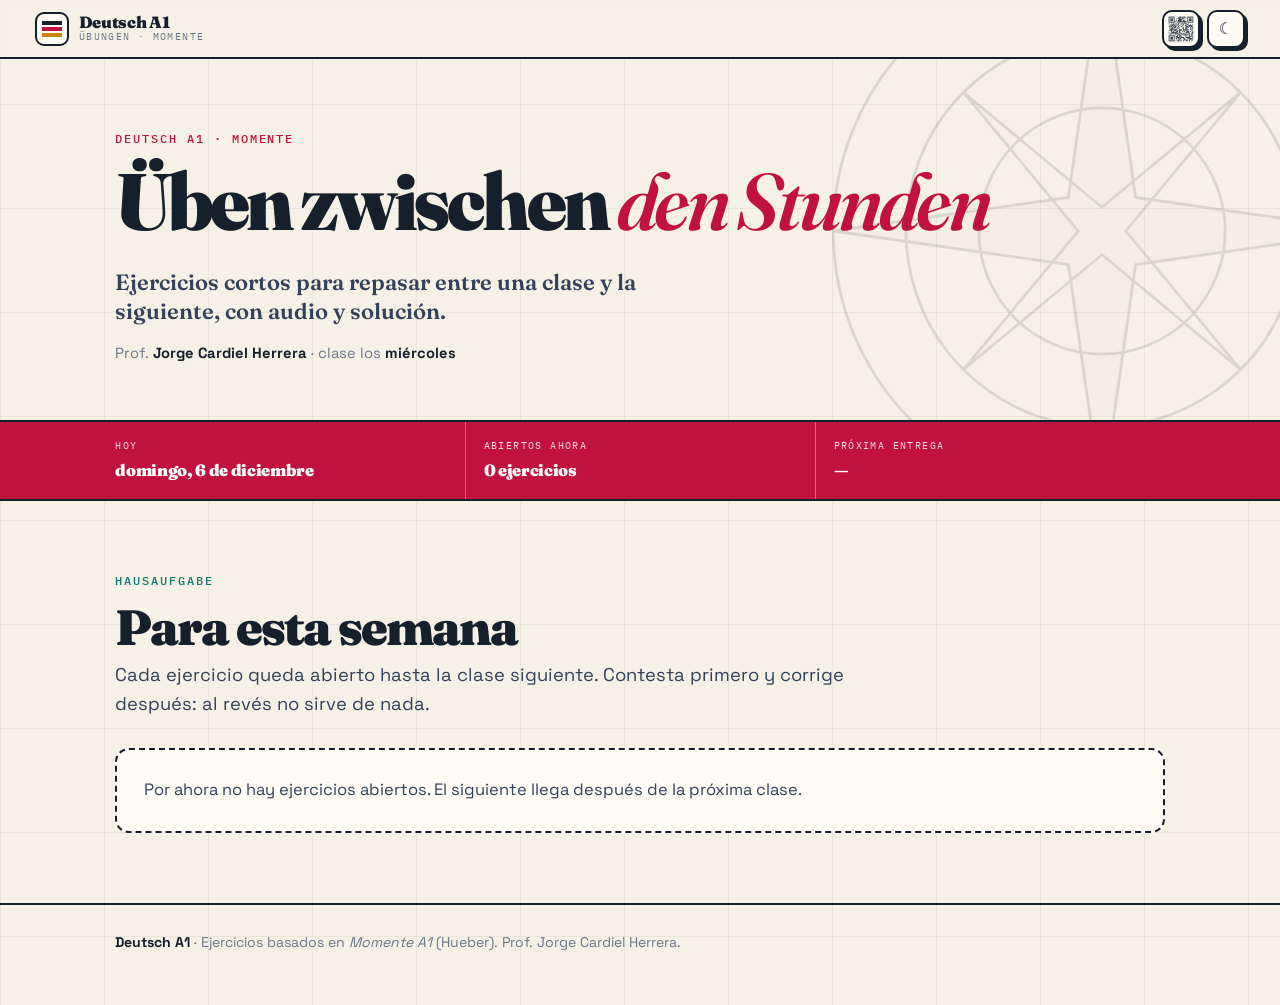
==== index.html @ f7e595fd "Ejercicios de Deutsch A1: portada y la canción Johannes Frisch (KB S. 44) Abierto del 30 de septiemb" ====
<!DOCTYPE html>
<html lang="es">
<head>
<meta charset="UTF-8">
<meta name="viewport" content="width=device-width, initial-scale=1">
<title>Deutsch A1 · Übungen</title>
<meta name="description" content="Ejercicios para practicar entre clase y clase: Deutsch A1 con Momente.">
<script>
  (function () {
    var t = null;
    try { t = localStorage.getItem("deutsch-a1-theme"); } catch (e) {}
    if (!t) t = window.matchMedia && matchMedia("(prefers-color-scheme: dark)").matches ? "dark" : "light";
    document.documentElement.dataset.theme = t;
  })();
</script>
<link rel="stylesheet" href="assets/deutsch-a1.css">
</head>
<body>

<header class="topbar">
  <a class="brand" href="./">
    <svg class="brand-mark" viewBox="0 0 34 34" aria-hidden="true"><rect x="1" y="1" width="32" height="32" rx="8" fill="var(--card)" stroke="var(--edge)" stroke-width="2"/><rect x="7" y="9" width="20" height="4" fill="var(--ink)"/><rect x="7" y="15" width="20" height="4" fill="var(--guinda)"/><rect x="7" y="21" width="20" height="4" fill="var(--amber)"/></svg>
    <span class="brand-text"><strong>Deutsch A1</strong><small>Übungen · Momente</small></span>
  </a>
  <div class="topbar-actions">
    <button class="qr-btn" id="qrBtn" type="button" aria-label="Mostrar el código QR de esta página"><img src="assets/qr-index.svg" alt=""></button>
    <button class="icon-btn" id="themeBtn" type="button" aria-label="Cambiar tema">☾</button>
  </div>
</header>

<section class="hero">
  <svg class="hero-rose" viewBox="0 0 200 200" aria-hidden="true" fill="none" stroke="currentColor" stroke-width="1"><circle cx="100" cy="100" r="96"/><circle cx="100" cy="100" r="70"/><circle cx="100" cy="100" r="44"/><path d="M100 4 112 88 196 100 112 112 100 196 88 112 4 100 88 88Z" fill="currentColor" fill-opacity=".08"/><path d="M100 30 106 94 170 100 106 106 100 170 94 106 30 100 94 94Z" transform="rotate(45 100 100)"/></svg>
  <div class="hero-inner">
    <p class="kicker">Deutsch A1 · Momente</p>
    <h1 class="hero-title">Üben zwischen <em>den Stunden</em></h1>
    <p class="hero-sub">Ejercicios cortos para repasar entre una clase y la siguiente, con audio y solución.</p>
    <p class="hero-meta">Prof. <b>Jorge Cardiel Herrera</b> · clase los <b>miércoles</b></p>
  </div>
</section>

<div class="nowbar" aria-live="polite">
  <div class="nowbar-inner">
    <div class="nowbar-item"><span>Hoy</span><strong id="hoy">—</strong></div>
    <div class="nowbar-item"><span>Abiertos ahora</span><strong id="nAbiertos">—</strong></div>
    <div class="nowbar-item"><span>Próxima entrega</span><strong id="proxEntrega">—</strong></div>
  </div>
</div>

<main>
  <section class="section">
    <div class="wrap">
      <div class="section-head">
        <p class="kicker k-teal">Hausaufgabe</p>
        <h2>Para esta semana</h2>
        <p class="lead">Cada ejercicio queda abierto hasta la clase siguiente. Contesta primero y corrige después: al revés no sirve de nada.</p>
      </div>
      <div class="ulist" id="ulist"></div>
    </div>
  </section>
</main>

<footer>
  <div class="wrap">
    <p><strong>Deutsch A1</strong> · Ejercicios basados en <em>Momente A1</em> (Hueber). Prof. Jorge Cardiel Herrera.</p>
  </div>
</footer>

<dialog class="qr-modal" id="qrModal" aria-label="Código QR de esta página">
  <img src="assets/qr-index.svg" alt="Código QR que abre esta página">
  <p>socyb.github.io/deutsch-a1/</p>
  <form method="dialog"><button class="btn btn-small">Cerrar</button></form>
</dialog>

<script src="assets/deutsch-a1.js"></script>
</body>
</html>
---- assets/deutsch-a1.css ----
/* Deutsch A1 · Übungen — lenguaje visual "carta náutica" */
@import url('https://fonts.googleapis.com/css2?family=Fraunces:ital,opsz,wght@0,9..144,400;0,9..144,600;0,9..144,900;1,9..144,600&family=Space+Grotesk:wght@400;500;700&family=IBM+Plex+Mono:wght@500&display=swap');

/* ── Tokens ─────────────────────────────────────────────────────────────── */
:root{
  --paper:#f6f1e6; --paper-2:#efe8d9; --card:#fffcf6;
  --ink:#16202c; --ink-soft:#33415a; --muted:#6a7789;
  --line:#d9cfba; --edge:#16202c; --grid:rgba(22,32,44,.055);

  --guinda:#c1123f; --cobalt:#1a49c9; --teal:#0f7a70; --amber:#c8860a; --plum:#7c3f6d;
  --tint-red:#fbe3e7; --tint-blue:#e4ecff; --tint-teal:#dcf1ec; --tint-amber:#fbeed2; --tint-plum:#f4e7f1;

  --shadow:6px 6px 0 var(--edge); --shadow-sm:4px 4px 0 var(--edge); --shadow-xs:3px 3px 0 var(--edge);

  --display:"Fraunces",Georgia,"Times New Roman",serif;
  --sans:"Space Grotesk",system-ui,-apple-system,"Segoe UI",sans-serif;
  --mono:"IBM Plex Mono",ui-monospace,SFMono-Regular,Menlo,monospace;

  --radius:14px; --radius-sm:10px; --wrap:1120px; --t:.2s ease;
}
html[data-theme="dark"]{
  --paper:#0e1620; --paper-2:#131e2a; --card:#17232f;
  --ink:#eef3f9; --ink-soft:#c6d3e2; --muted:#8ea0b6;
  --line:#31435a; --edge:#050b12; --grid:rgba(255,255,255,.045);
  --guinda:#ff5573; --cobalt:#83a8ff; --teal:#4fd0bf; --amber:#f2c257; --plum:#d68fc4;
  --tint-red:#341a23; --tint-blue:#17233f; --tint-teal:#0f2c2a; --tint-amber:#332711; --tint-plum:#2d1c2b;
}

/* ── Base ───────────────────────────────────────────────────────────────── */
*,*::before,*::after{box-sizing:border-box}
html{scroll-behavior:smooth;scroll-padding-top:84px}
body{
  margin:0;font-family:var(--sans);font-size:16.5px;line-height:1.62;color:var(--ink);
  background-color:var(--paper);
  background-image:linear-gradient(var(--grid) 1px,transparent 1px),linear-gradient(90deg,var(--grid) 1px,transparent 1px);
  background-size:104px 104px;-webkit-font-smoothing:antialiased;
  transition:background-color .35s ease,color .35s ease;
}
img{display:block;max-width:100%;height:auto}
button,input{font:inherit;color:inherit}
h1,h2,h3{font-family:var(--display);line-height:1.06;margin:0 0 .4em;letter-spacing:-.02em}
p{margin:0 0 1rem}
a{color:var(--cobalt);text-decoration-thickness:1.5px;text-underline-offset:3px}
a:hover{color:var(--guinda)}
:focus-visible{outline:3px dashed var(--guinda);outline-offset:3px}
::selection{background:var(--amber);color:#16202c}
.wrap{width:100%;max-width:var(--wrap);margin:0 auto;padding:0 clamp(1rem,4vw,2.2rem)}
.muted{color:var(--muted)}
.kicker{margin:0 0 .7rem;font-family:var(--mono);font-size:.72rem;font-weight:500;letter-spacing:.17em;text-transform:uppercase;color:var(--guinda)}
.k-blue{color:var(--cobalt)}.k-teal{color:var(--teal)}.k-amber{color:var(--amber)}.k-plum{color:var(--plum)}

/* ── Barra superior ─────────────────────────────────────────────────────── */
.topbar{
  position:sticky;top:0;z-index:60;display:flex;align-items:center;gap:1rem;
  padding:.6rem clamp(1rem,4vw,2.2rem);
  background:var(--paper);background:color-mix(in srgb,var(--paper) 90%,transparent);
  backdrop-filter:blur(10px);border-bottom:2px solid var(--edge);
}
.brand{display:flex;align-items:center;gap:.6rem;text-decoration:none;color:var(--ink);min-width:0}
.brand-mark{width:34px;height:34px;flex:none}
.brand-text{display:flex;flex-direction:column;line-height:1.1;min-width:0}
.brand-text strong{font-family:var(--display);font-size:1.02rem;font-weight:900;letter-spacing:-.02em}
.brand-text small{font-family:var(--mono);font-size:.62rem;letter-spacing:.14em;text-transform:uppercase;color:var(--muted)}
.topbar-actions{display:flex;gap:.4rem;margin-left:auto}
.icon-btn,.qr-btn{
  display:grid;color:var(--ink);place-items:center;width:38px;height:38px;
  border:2px solid var(--edge);border-radius:var(--radius-sm);background:var(--card);cursor:pointer;font-size:1rem;
  box-shadow:var(--shadow-xs);transition:transform var(--t),box-shadow var(--t);
}
.qr-btn{padding:3px;background:#fffcf6}
.qr-btn img{width:100%;height:100%;image-rendering:pixelated}
.icon-btn:hover,.qr-btn:hover{transform:translate(-1px,-1px);box-shadow:var(--shadow-sm)}
.icon-btn:active,.qr-btn:active{transform:translate(2px,2px);box-shadow:1px 1px 0 var(--edge)}

/* ── Botones ────────────────────────────────────────────────────────────── */
.btn{
  display:inline-flex;align-items:center;gap:.5rem;padding:.65rem 1.15rem;
  border:2px solid var(--edge);border-radius:999px;font-weight:700;font-size:.9rem;
  text-decoration:none;cursor:pointer;background:var(--card);color:var(--ink);
  box-shadow:var(--shadow-xs);transition:transform var(--t),box-shadow var(--t);
}
.btn:hover{transform:translate(-2px,-2px);box-shadow:var(--shadow-sm);color:var(--ink)}
.btn:active{transform:translate(2px,2px);box-shadow:1px 1px 0 var(--edge)}
.btn-primary{background:var(--guinda);color:#fff}
.btn-primary:hover{color:#fff}
html[data-theme="dark"] .btn-primary,html[data-theme="dark"] .btn-primary:hover{color:#14060c}
.btn-small{padding:.42rem .85rem;font-size:.8rem}

/* ── Portada ────────────────────────────────────────────────────────────── */
.hero{position:relative;overflow:hidden;border-bottom:2px solid var(--edge)}
.hero-rose{position:absolute;right:-8%;top:-30%;width:min(60vw,560px);opacity:.12;color:var(--ink);pointer-events:none;animation:spin 300s linear infinite}
@keyframes spin{to{transform:rotate(360deg)}}
.hero-inner{position:relative;z-index:1;max-width:var(--wrap);margin:0 auto;padding:clamp(2.2rem,6vw,4.4rem) clamp(1rem,4vw,2.2rem) clamp(2rem,5vw,3.4rem)}
.hero-title{font-size:clamp(2.5rem,7vw,5rem);font-weight:900;letter-spacing:-.045em;margin:.1em 0 .3em}
.hero-title em{font-style:italic;font-weight:600;color:var(--guinda)}
.hero-sub{font-family:var(--display);font-size:clamp(1.08rem,2.2vw,1.38rem);font-weight:600;line-height:1.3;max-width:38ch;color:var(--ink-soft);margin-bottom:1rem}
.hero-meta{color:var(--muted);font-size:.92rem;margin:0}
.hero-meta b{color:var(--ink)}

/* ── Barra de hoy ───────────────────────────────────────────────────────── */
.nowbar{background:var(--guinda);color:#fff;border-bottom:2px solid var(--edge)}
html[data-theme="dark"] .nowbar{color:#160610}
.nowbar-inner{display:grid;grid-template-columns:repeat(3,minmax(0,1fr));max-width:var(--wrap);margin:0 auto;padding:0 clamp(1rem,4vw,2.2rem)}
.nowbar-item{padding:1rem 1.1rem 1rem 0;min-width:0}
.nowbar-item+.nowbar-item{padding-left:1.1rem;border-left:1px solid rgba(255,255,255,.35)}
html[data-theme="dark"] .nowbar-item+.nowbar-item{border-left-color:rgba(0,0,0,.28)}
.nowbar-item span{display:block;font-family:var(--mono);font-size:.62rem;letter-spacing:.14em;text-transform:uppercase;opacity:.85}
.nowbar-item strong{display:block;margin-top:.18rem;font-family:var(--display);font-size:1.02rem;font-weight:900;letter-spacing:-.02em}

/* ── Secciones y tarjetas ───────────────────────────────────────────────── */
.section{padding:clamp(2.4rem,6vw,4.4rem) 0}
.section-alt{background:var(--paper-2);border-top:2px solid var(--edge);border-bottom:2px solid var(--edge)}
.section-head{max-width:46rem;margin-bottom:1.8rem}
.section-head h2{font-size:clamp(2rem,5vw,3.1rem);font-weight:900;letter-spacing:-.04em;margin-bottom:.35rem}
.lead{font-size:clamp(1rem,1.7vw,1.15rem);color:var(--ink-soft);max-width:62ch;margin:0}
.card{background:var(--card);border:2px solid var(--edge);border-radius:var(--radius);padding:clamp(1.1rem,3vw,1.7rem);box-shadow:var(--shadow-sm)}
.card h3{font-size:clamp(1.2rem,2.4vw,1.5rem);font-weight:900}
.card > :last-child{margin-bottom:0}
.grid-2{display:grid;grid-template-columns:repeat(auto-fit,minmax(min(100%,320px),1fr));gap:1.3rem;align-items:start}
.stack{display:grid;gap:1.3rem}

/* ── Lista de ejercicios (portada) ──────────────────────────────────────── */
.ulist{display:grid;gap:1.2rem;grid-template-columns:repeat(auto-fit,minmax(min(100%,330px),1fr))}
.ucard{
  display:block;text-decoration:none;color:var(--ink);background:var(--card);
  border:2px solid var(--edge);border-radius:var(--radius);padding:1.3rem 1.4rem;
  box-shadow:var(--shadow-sm);transition:transform var(--t),box-shadow var(--t);
}
.ucard:hover{transform:translate(-3px,-3px);box-shadow:var(--shadow);color:var(--ink)}
.ucard h3{font-size:1.45rem;font-weight:900;margin:.2rem 0 .4rem}
.ucard p{margin:0 0 .8rem;color:var(--ink-soft);font-size:.95rem}
.ucard .kicker{font-size:.72rem;margin-bottom:.4rem}
.ucard .due{display:inline-block;font-family:var(--mono);font-size:.72rem;letter-spacing:.08em;text-transform:uppercase;padding:.25rem .6rem;border:2px solid var(--guinda);border-radius:999px;color:var(--guinda);background:var(--tint-red)}
.empty{border-style:dashed;box-shadow:none;color:var(--ink-soft)}

/* ── Pasos ──────────────────────────────────────────────────────────────── */
.steps{list-style:none;margin:0;padding:0;counter-reset:s;display:grid;gap:.9rem;grid-template-columns:repeat(auto-fit,minmax(min(100%,180px),1fr))}
.steps li{counter-increment:s;position:relative;background:var(--card);border:2px solid var(--edge);border-radius:var(--radius);padding:1rem 1.1rem 1rem 3.6rem;box-shadow:var(--shadow-xs)}
.steps li::before{content:counter(s);position:absolute;left:1rem;top:1rem;display:grid;place-items:center;width:30px;height:30px;border-radius:50%;border:2px solid var(--guinda);color:var(--guinda);font-family:var(--mono);font-size:.8rem}
.steps strong{display:block;font-family:var(--display);font-size:1.08rem}
.steps span{color:var(--ink-soft);font-size:.92rem}

/* ── Libro y audio ──────────────────────────────────────────────────────── */
.book{margin:0;background:#fffcf6;border:2px solid var(--edge);border-radius:var(--radius);box-shadow:var(--shadow-sm);overflow:hidden}
.book a{display:block}
.book img{width:100%}
.book figcaption{padding:.7rem 1rem;border-top:2px solid var(--edge);font-size:.82rem;color:#6a7789;background:var(--card)}
html[data-theme="dark"] .book figcaption{color:var(--muted)}
.player{display:flex;align-items:center;gap:.8rem;background:var(--tint-blue);border:2px solid var(--edge);border-radius:var(--radius);padding:.7rem .9rem;box-shadow:var(--shadow-xs)}
.player .note{font-family:var(--display);font-size:1.6rem;line-height:1;color:var(--cobalt)}
.player audio{flex:1;min-width:0;height:40px}

/* ── Huecos ─────────────────────────────────────────────────────────────── */
.lines{list-style:none;margin:0 0 1rem;padding:0}
.lines li{display:flex;flex-wrap:wrap;align-items:baseline;gap:.2rem .45rem;padding:.42rem 0;border-bottom:1px dashed var(--line);font-size:1.05rem}
.lines li:last-child{border-bottom:0}
.lines .n{font-family:var(--mono);font-size:.72rem;color:var(--muted);width:1.6rem}
.lines .ex{color:var(--teal);font-weight:700}
.gap{
  width:min(100%,12.5rem);padding:.15rem .3rem;border:0;border-bottom:2px solid var(--line);
  background:transparent;font-size:1.02rem;border-radius:0;
}
.gap:focus{outline:none;border-bottom-color:var(--cobalt);background:var(--tint-blue)}
.gap.ok{border-bottom-color:var(--teal);color:var(--teal);font-weight:700}
.gap.bad{border-bottom-color:var(--guinda);color:var(--guinda);background:var(--tint-red)}
.tools{display:flex;flex-wrap:wrap;gap:.55rem;align-items:center}
.score{font-family:var(--mono);font-size:.82rem;color:var(--teal);margin-left:.3rem}

/* ── Tabla de la regla ──────────────────────────────────────────────────── */
.rule{width:100%;border-collapse:collapse;font-size:.98rem}
.rule th,.rule td{padding:.45rem .5rem;border-bottom:1px solid var(--line);text-align:left}
.rule th{font-family:var(--mono);font-size:.66rem;letter-spacing:.12em;text-transform:uppercase;color:var(--muted);font-weight:500}
.rule .m{color:var(--cobalt);font-weight:700}.rule .f{color:var(--guinda);font-weight:700}
.rule .ne{color:var(--teal);font-weight:700}.rule .pl{color:var(--amber);font-weight:700}
.rule .hit{background:var(--tint-amber)}

/* ── Estribillo y estrofa propia ────────────────────────────────────────── */
.refrain{font-family:var(--display);font-size:1.18rem;line-height:1.5;font-style:italic;color:var(--ink-soft);margin:0}
.field{display:grid;gap:.25rem;margin-bottom:.8rem}
.field label{font-family:var(--mono);font-size:.68rem;letter-spacing:.12em;text-transform:uppercase;color:var(--muted)}
.field input{padding:.6rem .75rem;border:2px solid var(--edge);border-radius:var(--radius-sm);background:var(--paper)}
.verse{font-family:var(--display);font-size:1.35rem;font-weight:600;line-height:1.35;padding:1rem 1.1rem;border:2px dashed var(--line);border-radius:var(--radius-sm);margin:.4rem 0 1rem;min-height:4.2rem}

/* ── Aviso de ejercicio cerrado ─────────────────────────────────────────── */
.closed{max-width:40rem}
.closed h2{font-size:clamp(1.7rem,4vw,2.4rem);font-weight:900}

/* ── QR ─────────────────────────────────────────────────────────────────── */
.qr-modal{width:min(92vw,400px);padding:1.4rem;margin:auto;border:2px solid var(--edge);border-radius:var(--radius);background:var(--card);color:var(--ink);box-shadow:var(--shadow)}
.qr-modal::backdrop{background:rgba(9,14,20,.62);backdrop-filter:blur(3px)}
.qr-modal img{width:100%;image-rendering:pixelated;border:2px solid var(--edge);border-radius:var(--radius-sm);margin:.4rem 0 .8rem}
.qr-modal p{font-size:.85rem;color:var(--muted);word-break:break-all;margin:0 0 .9rem}

/* ── Pie ────────────────────────────────────────────────────────────────── */
footer{border-top:2px solid var(--edge);padding:1.6rem 0 2.2rem;font-size:.88rem;color:var(--muted)}
footer strong{color:var(--ink)}

/* ── Celular ────────────────────────────────────────────────────────────── */
@media (max-width:640px){
  .nowbar-inner{grid-template-columns:1fr}
  .nowbar-item{padding:.7rem 0}
  .nowbar-item+.nowbar-item{padding-left:0;border-left:0;border-top:1px solid rgba(255,255,255,.35)}
  .brand-text small{display:none}
  .gap{width:100%}
}

/* ── Impresión ──────────────────────────────────────────────────────────── */
@media print{
  .topbar,.hero-rose,.tools,.player,.qr-modal,.no-print{display:none!important}
  body{background:#fff;color:#000}
  .card,.steps li,.book,.ucard{box-shadow:none;break-inside:avoid}
  .nowbar{background:#fff;color:#000;border-top:2px solid #000}
  .section{padding:1rem 0}
  .gap{border-bottom:1px solid #000}
}
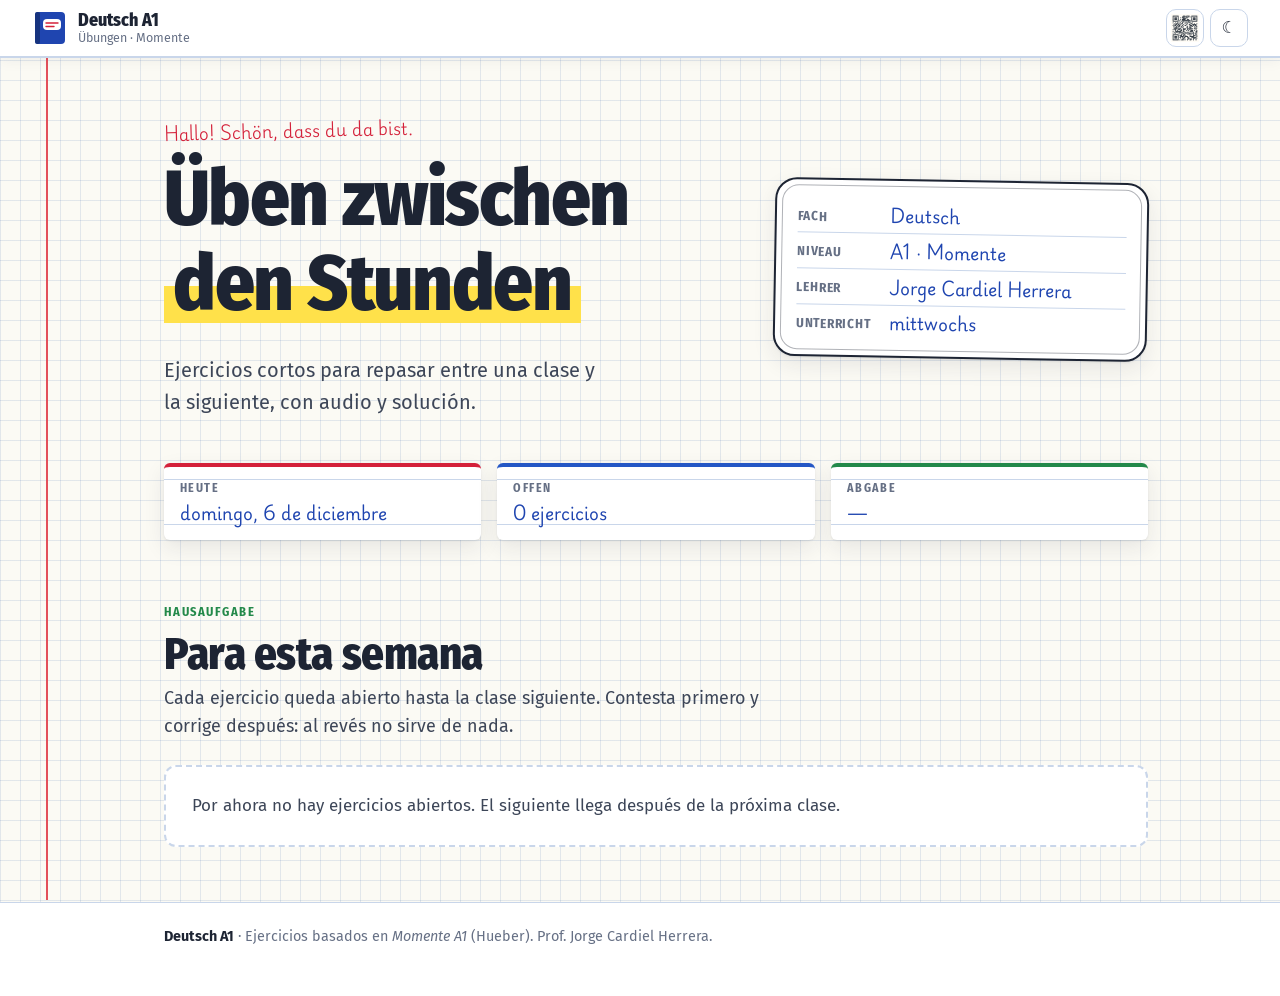
==== commit 5df92c08: "Nuevo diseño Schulheft: papel cuadriculado, colores de género y pizarra Co-Authored-By: Claude Opus " ====
--- a/index.html
+++ b/index.html
@@ -19,7 +19,7 @@
 
 <header class="topbar">
   <a class="brand" href="./">
-    <svg class="brand-mark" viewBox="0 0 34 34" aria-hidden="true"><rect x="1" y="1" width="32" height="32" rx="8" fill="var(--card)" stroke="var(--edge)" stroke-width="2"/><rect x="7" y="9" width="20" height="4" fill="var(--ink)"/><rect x="7" y="15" width="20" height="4" fill="var(--guinda)"/><rect x="7" y="21" width="20" height="4" fill="var(--amber)"/></svg>
+    <svg class="brand-mark" viewBox="0 0 36 36" aria-hidden="true"><rect x="3" y="2" width="30" height="32" rx="4" fill="#1f45b0"/><rect x="3" y="2" width="5" height="32" rx="2" fill="#16337f"/><rect x="11" y="9" width="18" height="11" rx="4" fill="#fff"/><path d="M14 13h12M14 16.5h8" stroke="#d4213a" stroke-width="1.4" stroke-linecap="round"/></svg>
     <span class="brand-text"><strong>Deutsch A1</strong><small>Übungen · Momente</small></span>
   </a>
   <div class="topbar-actions">
@@ -29,28 +29,34 @@
 </header>
 
 <section class="hero">
-  <svg class="hero-rose" viewBox="0 0 200 200" aria-hidden="true" fill="none" stroke="currentColor" stroke-width="1"><circle cx="100" cy="100" r="96"/><circle cx="100" cy="100" r="70"/><circle cx="100" cy="100" r="44"/><path d="M100 4 112 88 196 100 112 112 100 196 88 112 4 100 88 88Z" fill="currentColor" fill-opacity=".08"/><path d="M100 30 106 94 170 100 106 106 100 170 94 106 30 100 94 94Z" transform="rotate(45 100 100)"/></svg>
-  <div class="hero-inner">
-    <p class="kicker">Deutsch A1 · Momente</p>
-    <h1 class="hero-title">Üben zwischen <em>den Stunden</em></h1>
-    <p class="hero-sub">Ejercicios cortos para repasar entre una clase y la siguiente, con audio y solución.</p>
-    <p class="hero-meta">Prof. <b>Jorge Cardiel Herrera</b> · clase los <b>miércoles</b></p>
+  <div class="wrap hero-grid">
+    <div>
+      <p class="hero-kicker">Hallo! Schön, dass du da bist.</p>
+      <h1 class="hero-title">Üben zwischen <span class="mark">den Stunden</span></h1>
+      <p class="hero-sub">Ejercicios cortos para repasar entre una clase y la siguiente, con audio y solución.</p>
+    </div>
+    <div class="etikett" aria-label="Datos del curso">
+      <div class="etikett-row"><span>Fach</span><b>Deutsch</b></div>
+      <div class="etikett-row"><span>Niveau</span><b>A1 · Momente</b></div>
+      <div class="etikett-row"><span>Lehrer</span><b>Jorge Cardiel Herrera</b></div>
+      <div class="etikett-row"><span>Unterricht</span><b>mittwochs</b></div>
+    </div>
   </div>
 </section>
 
-<div class="nowbar" aria-live="polite">
-  <div class="nowbar-inner">
-    <div class="nowbar-item"><span>Hoy</span><strong id="hoy">—</strong></div>
-    <div class="nowbar-item"><span>Abiertos ahora</span><strong id="nAbiertos">—</strong></div>
-    <div class="nowbar-item"><span>Próxima entrega</span><strong id="proxEntrega">—</strong></div>
+<section aria-live="polite">
+  <div class="wrap karten">
+    <div class="karte"><span>Heute</span><strong id="hoy">—</strong></div>
+    <div class="karte"><span>Offen</span><strong id="nAbiertos">—</strong></div>
+    <div class="karte"><span>Abgabe</span><strong id="proxEntrega">—</strong></div>
   </div>
-</div>
+</section>
 
 <main>
   <section class="section">
     <div class="wrap">
       <div class="section-head">
-        <p class="kicker k-teal">Hausaufgabe</p>
+        <span class="label c-das">Hausaufgabe</span>
         <h2>Para esta semana</h2>
         <p class="lead">Cada ejercicio queda abierto hasta la clase siguiente. Contesta primero y corrige después: al revés no sirve de nada.</p>
       </div>
@@ -68,7 +74,7 @@
 <dialog class="qr-modal" id="qrModal" aria-label="Código QR de esta página">
   <img src="assets/qr-index.svg" alt="Código QR que abre esta página">
   <p>socyb.github.io/deutsch-a1/</p>
-  <form method="dialog"><button class="btn btn-small">Cerrar</button></form>
+  <form method="dialog"><button class="btn btn-small">Schließen</button></form>
 </dialog>
 
 <script src="assets/deutsch-a1.js"></script>
--- a/assets/deutsch-a1.css
+++ b/assets/deutsch-a1.css
@@ -1,215 +1,266 @@
-/* Deutsch A1 · Übungen — lenguaje visual "carta náutica" */
-@import url('https://fonts.googleapis.com/css2?family=Fraunces:ital,opsz,wght@0,9..144,400;0,9..144,600;0,9..144,900;1,9..144,600&family=Space+Grotesk:wght@400;500;700&family=IBM+Plex+Mono:wght@500&display=swap');
+/* Deutsch A1 · Übungen — "Schulheft": papel cuadriculado, tinta de pluma,
+   corrección en rojo y los colores de género der / die / das / Plural.
+   En modo oscuro, la página es la pizarra (Tafel). */
+@import url('https://fonts.googleapis.com/css2?family=Fira+Sans:ital,wght@0,400;0,600;0,800;1,400&family=Fira+Sans+Condensed:wght@700;800&family=Playwrite+DE+Grund:wght@300;400&display=swap');
 
 /* ── Tokens ─────────────────────────────────────────────────────────────── */
 :root{
-  --paper:#f6f1e6; --paper-2:#efe8d9; --card:#fffcf6;
-  --ink:#16202c; --ink-soft:#33415a; --muted:#6a7789;
-  --line:#d9cfba; --edge:#16202c; --grid:rgba(22,32,44,.055);
-
-  --guinda:#c1123f; --cobalt:#1a49c9; --teal:#0f7a70; --amber:#c8860a; --plum:#7c3f6d;
-  --tint-red:#fbe3e7; --tint-blue:#e4ecff; --tint-teal:#dcf1ec; --tint-amber:#fbeed2; --tint-plum:#f4e7f1;
-
-  --shadow:6px 6px 0 var(--edge); --shadow-sm:4px 4px 0 var(--edge); --shadow-xs:3px 3px 0 var(--edge);
-
-  --display:"Fraunces",Georgia,"Times New Roman",serif;
-  --sans:"Space Grotesk",system-ui,-apple-system,"Segoe UI",sans-serif;
-  --mono:"IBM Plex Mono",ui-monospace,SFMono-Regular,Menlo,monospace;
-
-  --radius:14px; --radius-sm:10px; --wrap:1120px; --t:.2s ease;
+  --paper:#fbfaf4; --sheet:#ffffff; --sheet-2:#f4f6fa;
+  --ink:#1d2433; --soft:#3d4658; --muted:#667085;
+  --kaestchen:rgba(52,96,170,.13); --rule:#c9d6ea; --rand:#e3505b;
+
+  --tinte:#1f45b0;                 /* Füller, tinta azul */
+  --rot:#d4213a;                   /* Rotstift, corrección */
+  --der:#2457c5; --die:#d4213a; --das:#23894a; --plural:#e07b10;
+  --marker:#ffe14a;
+  --t-der:#e6eeff; --t-die:#fde6e9; --t-das:#e1f3e6; --t-plural:#fdeed9;
+
+  --tafel:#23493a; --tafel-ink:#f1f5ee; --holz:#a8743f;
+  --shadow:0 1px 2px rgba(29,36,51,.08),0 8px 22px rgba(29,36,51,.09);
+  --lift:0 2px 4px rgba(29,36,51,.10),0 14px 30px rgba(29,36,51,.14);
+
+  --sans:"Fira Sans",system-ui,-apple-system,"Segoe UI",sans-serif;
+  --cond:"Fira Sans Condensed","Fira Sans",system-ui,sans-serif;
+  --hand:"Playwrite DE Grund","Comic Sans MS",cursive;
+
+  --r:12px; --wrap:1080px; --t:.18s ease;
 }
 html[data-theme="dark"]{
-  --paper:#0e1620; --paper-2:#131e2a; --card:#17232f;
-  --ink:#eef3f9; --ink-soft:#c6d3e2; --muted:#8ea0b6;
-  --line:#31435a; --edge:#050b12; --grid:rgba(255,255,255,.045);
-  --guinda:#ff5573; --cobalt:#83a8ff; --teal:#4fd0bf; --amber:#f2c257; --plum:#d68fc4;
-  --tint-red:#341a23; --tint-blue:#17233f; --tint-teal:#0f2c2a; --tint-amber:#332711; --tint-plum:#2d1c2b;
-}
-
-/* ── Base ───────────────────────────────────────────────────────────────── */
+  --paper:#1c3a2e; --sheet:#244637; --sheet-2:#20402f;
+  --ink:#eef4ec; --soft:#cfdccf; --muted:#9fb5a7;
+  --kaestchen:rgba(255,255,255,.045); --rule:#3d6352; --rand:rgba(255,140,140,.45);
+  --tinte:#a9c8ff; --rot:#ff9a9a; --der:#a9c8ff; --die:#ff9a9a; --das:#9ae3a8; --plural:#ffc27a;
+  --marker:rgba(255,225,74,.35);
+  --t-der:rgba(169,200,255,.12); --t-die:rgba(255,154,154,.12); --t-das:rgba(154,227,168,.12); --t-plural:rgba(255,194,122,.12);
+  --tafel:#173126; --tafel-ink:#f1f5ee;
+  --shadow:0 1px 2px rgba(0,0,0,.25),0 8px 22px rgba(0,0,0,.25);
+  --lift:0 2px 4px rgba(0,0,0,.3),0 14px 30px rgba(0,0,0,.35);
+}
+
+/* ── Base: hoja cuadriculada con margen rojo ────────────────────────────── */
 *,*::before,*::after{box-sizing:border-box}
-html{scroll-behavior:smooth;scroll-padding-top:84px}
+html{scroll-behavior:smooth;scroll-padding-top:80px}
 body{
-  margin:0;font-family:var(--sans);font-size:16.5px;line-height:1.62;color:var(--ink);
+  margin:0;font-family:var(--sans);font-size:17px;line-height:1.6;color:var(--ink);
   background-color:var(--paper);
-  background-image:linear-gradient(var(--grid) 1px,transparent 1px),linear-gradient(90deg,var(--grid) 1px,transparent 1px);
-  background-size:104px 104px;-webkit-font-smoothing:antialiased;
-  transition:background-color .35s ease,color .35s ease;
+  background-image:
+    linear-gradient(90deg,transparent 46px,var(--rand) 46px,var(--rand) 48px,transparent 48px),
+    linear-gradient(var(--kaestchen) 1px,transparent 1px),
+    linear-gradient(90deg,var(--kaestchen) 1px,transparent 1px);
+  background-size:100% 100%,20px 20px,20px 20px;
+  background-attachment:fixed,scroll,scroll;
+  -webkit-font-smoothing:antialiased;transition:background-color .3s ease,color .3s ease;
 }
 img{display:block;max-width:100%;height:auto}
 button,input{font:inherit;color:inherit}
-h1,h2,h3{font-family:var(--display);line-height:1.06;margin:0 0 .4em;letter-spacing:-.02em}
+h1,h2,h3{font-family:var(--cond);font-weight:800;line-height:1.08;margin:0 0 .4em;letter-spacing:-.01em}
 p{margin:0 0 1rem}
-a{color:var(--cobalt);text-decoration-thickness:1.5px;text-underline-offset:3px}
-a:hover{color:var(--guinda)}
-:focus-visible{outline:3px dashed var(--guinda);outline-offset:3px}
-::selection{background:var(--amber);color:#16202c}
-.wrap{width:100%;max-width:var(--wrap);margin:0 auto;padding:0 clamp(1rem,4vw,2.2rem)}
+a{color:var(--tinte);text-decoration-thickness:1.5px;text-underline-offset:3px}
+:focus-visible{outline:3px solid var(--marker);outline-offset:2px;border-radius:4px}
+::selection{background:var(--marker);color:#1d2433}
+.wrap{width:100%;max-width:var(--wrap);margin:0 auto;padding:0 clamp(1rem,4vw,2rem) 0 clamp(1rem,5vw,4.2rem)}
 .muted{color:var(--muted)}
-.kicker{margin:0 0 .7rem;font-family:var(--mono);font-size:.72rem;font-weight:500;letter-spacing:.17em;text-transform:uppercase;color:var(--guinda)}
-.k-blue{color:var(--cobalt)}.k-teal{color:var(--teal)}.k-amber{color:var(--amber)}.k-plum{color:var(--plum)}
+.hand{font-family:var(--hand);font-weight:300}
+.mark{background:linear-gradient(transparent 52%,var(--marker) 52%,var(--marker) 92%,transparent 92%);padding:0 .12em;color:inherit}
+.label{display:block;margin:0 0 .5rem;font-family:var(--cond);font-weight:700;font-size:.78rem;letter-spacing:.12em;text-transform:uppercase;color:var(--muted)}
+.c-der{color:var(--der)}.c-die{color:var(--die)}.c-das{color:var(--das)}.c-pl{color:var(--plural)}
 
 /* ── Barra superior ─────────────────────────────────────────────────────── */
 .topbar{
   position:sticky;top:0;z-index:60;display:flex;align-items:center;gap:1rem;
-  padding:.6rem clamp(1rem,4vw,2.2rem);
-  background:var(--paper);background:color-mix(in srgb,var(--paper) 90%,transparent);
-  backdrop-filter:blur(10px);border-bottom:2px solid var(--edge);
-}
-.brand{display:flex;align-items:center;gap:.6rem;text-decoration:none;color:var(--ink);min-width:0}
-.brand-mark{width:34px;height:34px;flex:none}
-.brand-text{display:flex;flex-direction:column;line-height:1.1;min-width:0}
-.brand-text strong{font-family:var(--display);font-size:1.02rem;font-weight:900;letter-spacing:-.02em}
-.brand-text small{font-family:var(--mono);font-size:.62rem;letter-spacing:.14em;text-transform:uppercase;color:var(--muted)}
+  padding:.55rem clamp(1rem,4vw,2rem);
+  background:var(--sheet);border-bottom:1px solid var(--rule);
+  box-shadow:0 1px 0 var(--rule),0 4px 14px rgba(29,36,51,.05);
+}
+.brand{display:flex;align-items:center;gap:.65rem;text-decoration:none;color:var(--ink);min-width:0}
+.brand-mark{width:36px;height:36px;flex:none}
+.brand-text{display:flex;flex-direction:column;line-height:1.15;min-width:0}
+.brand-text strong{font-family:var(--cond);font-size:1.12rem;font-weight:800}
+.brand-text small{font-size:.78rem;color:var(--muted)}
 .topbar-actions{display:flex;gap:.4rem;margin-left:auto}
 .icon-btn,.qr-btn{
-  display:grid;color:var(--ink);place-items:center;width:38px;height:38px;
-  border:2px solid var(--edge);border-radius:var(--radius-sm);background:var(--card);cursor:pointer;font-size:1rem;
-  box-shadow:var(--shadow-xs);transition:transform var(--t),box-shadow var(--t);
-}
-.qr-btn{padding:3px;background:#fffcf6}
+  display:grid;place-items:center;width:38px;height:38px;color:var(--ink);
+  border:1px solid var(--rule);border-radius:10px;background:var(--sheet);cursor:pointer;font-size:1.05rem;
+  transition:transform var(--t),box-shadow var(--t);
+}
+.qr-btn{padding:4px;background:#fff}
 .qr-btn img{width:100%;height:100%;image-rendering:pixelated}
-.icon-btn:hover,.qr-btn:hover{transform:translate(-1px,-1px);box-shadow:var(--shadow-sm)}
-.icon-btn:active,.qr-btn:active{transform:translate(2px,2px);box-shadow:1px 1px 0 var(--edge)}
+.icon-btn:hover,.qr-btn:hover{transform:translateY(-1px);box-shadow:var(--shadow)}
 
 /* ── Botones ────────────────────────────────────────────────────────────── */
 .btn{
-  display:inline-flex;align-items:center;gap:.5rem;padding:.65rem 1.15rem;
-  border:2px solid var(--edge);border-radius:999px;font-weight:700;font-size:.9rem;
-  text-decoration:none;cursor:pointer;background:var(--card);color:var(--ink);
-  box-shadow:var(--shadow-xs);transition:transform var(--t),box-shadow var(--t);
-}
-.btn:hover{transform:translate(-2px,-2px);box-shadow:var(--shadow-sm);color:var(--ink)}
-.btn:active{transform:translate(2px,2px);box-shadow:1px 1px 0 var(--edge)}
-.btn-primary{background:var(--guinda);color:#fff}
-.btn-primary:hover{color:#fff}
-html[data-theme="dark"] .btn-primary,html[data-theme="dark"] .btn-primary:hover{color:#14060c}
-.btn-small{padding:.42rem .85rem;font-size:.8rem}
-
-/* ── Portada ────────────────────────────────────────────────────────────── */
-.hero{position:relative;overflow:hidden;border-bottom:2px solid var(--edge)}
-.hero-rose{position:absolute;right:-8%;top:-30%;width:min(60vw,560px);opacity:.12;color:var(--ink);pointer-events:none;animation:spin 300s linear infinite}
-@keyframes spin{to{transform:rotate(360deg)}}
-.hero-inner{position:relative;z-index:1;max-width:var(--wrap);margin:0 auto;padding:clamp(2.2rem,6vw,4.4rem) clamp(1rem,4vw,2.2rem) clamp(2rem,5vw,3.4rem)}
-.hero-title{font-size:clamp(2.5rem,7vw,5rem);font-weight:900;letter-spacing:-.045em;margin:.1em 0 .3em}
-.hero-title em{font-style:italic;font-weight:600;color:var(--guinda)}
-.hero-sub{font-family:var(--display);font-size:clamp(1.08rem,2.2vw,1.38rem);font-weight:600;line-height:1.3;max-width:38ch;color:var(--ink-soft);margin-bottom:1rem}
-.hero-meta{color:var(--muted);font-size:.92rem;margin:0}
-.hero-meta b{color:var(--ink)}
-
-/* ── Barra de hoy ───────────────────────────────────────────────────────── */
-.nowbar{background:var(--guinda);color:#fff;border-bottom:2px solid var(--edge)}
-html[data-theme="dark"] .nowbar{color:#160610}
-.nowbar-inner{display:grid;grid-template-columns:repeat(3,minmax(0,1fr));max-width:var(--wrap);margin:0 auto;padding:0 clamp(1rem,4vw,2.2rem)}
-.nowbar-item{padding:1rem 1.1rem 1rem 0;min-width:0}
-.nowbar-item+.nowbar-item{padding-left:1.1rem;border-left:1px solid rgba(255,255,255,.35)}
-html[data-theme="dark"] .nowbar-item+.nowbar-item{border-left-color:rgba(0,0,0,.28)}
-.nowbar-item span{display:block;font-family:var(--mono);font-size:.62rem;letter-spacing:.14em;text-transform:uppercase;opacity:.85}
-.nowbar-item strong{display:block;margin-top:.18rem;font-family:var(--display);font-size:1.02rem;font-weight:900;letter-spacing:-.02em}
-
-/* ── Secciones y tarjetas ───────────────────────────────────────────────── */
-.section{padding:clamp(2.4rem,6vw,4.4rem) 0}
-.section-alt{background:var(--paper-2);border-top:2px solid var(--edge);border-bottom:2px solid var(--edge)}
-.section-head{max-width:46rem;margin-bottom:1.8rem}
-.section-head h2{font-size:clamp(2rem,5vw,3.1rem);font-weight:900;letter-spacing:-.04em;margin-bottom:.35rem}
-.lead{font-size:clamp(1rem,1.7vw,1.15rem);color:var(--ink-soft);max-width:62ch;margin:0}
-.card{background:var(--card);border:2px solid var(--edge);border-radius:var(--radius);padding:clamp(1.1rem,3vw,1.7rem);box-shadow:var(--shadow-sm)}
-.card h3{font-size:clamp(1.2rem,2.4vw,1.5rem);font-weight:900}
+  display:inline-flex;align-items:center;gap:.45rem;padding:.62rem 1.1rem;
+  border:2px solid var(--tinte);border-radius:10px;font-weight:600;font-size:.95rem;
+  text-decoration:none;cursor:pointer;background:var(--sheet);color:var(--tinte);
+  transition:transform var(--t),box-shadow var(--t),background var(--t);
+}
+.btn:hover{transform:translateY(-1px);box-shadow:var(--shadow)}
+.btn-primary{background:var(--tinte);color:#fff}
+html[data-theme="dark"] .btn-primary{color:#10261c}
+.btn-rot{border-color:var(--rot);color:var(--rot)}
+.btn-small{padding:.42rem .85rem;font-size:.86rem}
+
+/* ── Portada: título y etiqueta del cuaderno ────────────────────────────── */
+.hero{padding:clamp(2.2rem,6vw,4rem) 0 clamp(1.8rem,4vw,2.8rem)}
+.hero-grid{display:grid;grid-template-columns:minmax(0,1.35fr) minmax(260px,.9fr);gap:clamp(1.5rem,4vw,3rem);align-items:center}
+.hero-kicker{font-family:var(--hand);font-weight:300;font-size:1.05rem;color:var(--rot);margin:0 0 .6rem;transform:rotate(-1.5deg);transform-origin:left}
+.hero-title{font-size:clamp(2.6rem,7vw,4.9rem);font-weight:800;letter-spacing:-.02em;margin:0 0 .35em}
+.hero-sub{font-size:clamp(1.05rem,2vw,1.25rem);color:var(--soft);max-width:40ch;margin:0}
+
+.etikett{
+  position:relative;background:var(--sheet);border:2px solid var(--ink);border-radius:22px;
+  padding:1.1rem 1.3rem 1rem;box-shadow:var(--shadow);transform:rotate(1deg);
+}
+.etikett::before{content:"";position:absolute;inset:5px;border:1px solid var(--ink);border-radius:17px;opacity:.35;pointer-events:none}
+.etikett-row{display:grid;grid-template-columns:5.2rem 1fr;align-items:end;gap:.6rem;padding:.35rem 0;border-bottom:1px solid var(--rule)}
+.etikett-row:last-child{border-bottom:0}
+.etikett-row span{font-family:var(--cond);font-size:.82rem;font-weight:700;letter-spacing:.06em;text-transform:uppercase;color:var(--muted)}
+.etikett-row b{font-family:var(--hand);font-weight:400;font-size:1.05rem;color:var(--tinte);line-height:1.4}
+
+/* ── Fichas (Karteikarten) ──────────────────────────────────────────────── */
+.karten{display:grid;grid-template-columns:repeat(3,minmax(0,1fr));gap:1rem;margin-bottom:.5rem}
+.karte{
+  background:var(--sheet);border-radius:6px;padding:.75rem 1rem .8rem;box-shadow:var(--shadow);
+  border-top:4px solid var(--rot);
+  background-image:repeating-linear-gradient(transparent 0 27px,var(--rule) 27px 28px);background-position:0 30px;
+}
+.karte:nth-child(2){border-top-color:var(--der)}.karte:nth-child(3){border-top-color:var(--das)}
+.karte span{display:block;font-family:var(--cond);font-size:.75rem;font-weight:700;letter-spacing:.12em;text-transform:uppercase;color:var(--muted)}
+.karte strong{display:block;font-family:var(--hand);font-weight:400;font-size:1.05rem;color:var(--tinte);line-height:1.75}
+
+/* ── Secciones y hojas ──────────────────────────────────────────────────── */
+.section{padding:clamp(2rem,5vw,3.4rem) 0}
+.section-head{max-width:44rem;margin-bottom:1.5rem}
+.section-head h2{font-size:clamp(1.9rem,4.6vw,2.8rem);margin-bottom:.3rem}
+.lead{font-size:clamp(1rem,1.7vw,1.12rem);color:var(--soft);max-width:62ch;margin:0}
+.card{background:var(--sheet);border-radius:var(--r);padding:clamp(1.1rem,3vw,1.6rem);box-shadow:var(--shadow);border:1px solid var(--rule)}
+.card h3{font-size:clamp(1.3rem,2.6vw,1.6rem)}
 .card > :last-child{margin-bottom:0}
-.grid-2{display:grid;grid-template-columns:repeat(auto-fit,minmax(min(100%,320px),1fr));gap:1.3rem;align-items:start}
-.stack{display:grid;gap:1.3rem}
+.grid-2{display:grid;grid-template-columns:repeat(auto-fit,minmax(min(100%,330px),1fr));gap:1.4rem;align-items:start}
+.stack{display:grid;gap:1.4rem}
 
 /* ── Lista de ejercicios (portada) ──────────────────────────────────────── */
-.ulist{display:grid;gap:1.2rem;grid-template-columns:repeat(auto-fit,minmax(min(100%,330px),1fr))}
+.ulist{display:grid;gap:1.4rem;grid-template-columns:repeat(auto-fit,minmax(min(100%,340px),1fr))}
 .ucard{
-  display:block;text-decoration:none;color:var(--ink);background:var(--card);
-  border:2px solid var(--edge);border-radius:var(--radius);padding:1.3rem 1.4rem;
-  box-shadow:var(--shadow-sm);transition:transform var(--t),box-shadow var(--t);
-}
-.ucard:hover{transform:translate(-3px,-3px);box-shadow:var(--shadow);color:var(--ink)}
-.ucard h3{font-size:1.45rem;font-weight:900;margin:.2rem 0 .4rem}
-.ucard p{margin:0 0 .8rem;color:var(--ink-soft);font-size:.95rem}
-.ucard .kicker{font-size:.72rem;margin-bottom:.4rem}
-.ucard .due{display:inline-block;font-family:var(--mono);font-size:.72rem;letter-spacing:.08em;text-transform:uppercase;padding:.25rem .6rem;border:2px solid var(--guinda);border-radius:999px;color:var(--guinda);background:var(--tint-red)}
-.empty{border-style:dashed;box-shadow:none;color:var(--ink-soft)}
+  position:relative;display:block;text-decoration:none;color:var(--ink);background:var(--sheet);
+  border-radius:6px;padding:1.1rem 1.3rem 1.2rem;box-shadow:var(--shadow);border-top:5px solid var(--rot);
+  transition:transform var(--t),box-shadow var(--t);
+}
+.ucard:hover{transform:translateY(-3px) rotate(-.4deg);box-shadow:var(--lift);color:var(--ink)}
+.ucard .label{margin-bottom:.3rem}
+.ucard h3{font-size:1.55rem;margin:0 0 .45rem}
+.ucard p{margin:0 0 .9rem;color:var(--soft)}
+.ucard .due{
+  display:inline-block;font-family:var(--hand);font-weight:400;font-size:.92rem;color:var(--rot);
+  border:2px solid var(--rot);border-radius:8px;padding:.15rem .6rem;transform:rotate(-2deg);
+}
+.empty{background:var(--sheet);border:2px dashed var(--rule);box-shadow:none;color:var(--soft)}
 
 /* ── Pasos ──────────────────────────────────────────────────────────────── */
-.steps{list-style:none;margin:0;padding:0;counter-reset:s;display:grid;gap:.9rem;grid-template-columns:repeat(auto-fit,minmax(min(100%,180px),1fr))}
-.steps li{counter-increment:s;position:relative;background:var(--card);border:2px solid var(--edge);border-radius:var(--radius);padding:1rem 1.1rem 1rem 3.6rem;box-shadow:var(--shadow-xs)}
-.steps li::before{content:counter(s);position:absolute;left:1rem;top:1rem;display:grid;place-items:center;width:30px;height:30px;border-radius:50%;border:2px solid var(--guinda);color:var(--guinda);font-family:var(--mono);font-size:.8rem}
-.steps strong{display:block;font-family:var(--display);font-size:1.08rem}
-.steps span{color:var(--ink-soft);font-size:.92rem}
+.steps{list-style:none;margin:0;padding:0;counter-reset:s;display:grid;gap:1rem;grid-template-columns:repeat(auto-fit,minmax(min(100%,160px),1fr))}
+.steps li{counter-increment:s;position:relative;background:var(--sheet);border-radius:var(--r);border:1px solid var(--rule);padding:2.6rem 1rem 1rem;box-shadow:var(--shadow)}
+.steps li::before{content:counter(s);position:absolute;left:.9rem;top:.55rem;font-family:var(--hand);font-size:1.45rem;color:var(--rot);line-height:1}
+.steps strong{display:block;font-family:var(--cond);font-size:1.12rem;margin-bottom:.15rem}
+.steps span{color:var(--soft);font-size:.94rem}
 
 /* ── Libro y audio ──────────────────────────────────────────────────────── */
-.book{margin:0;background:#fffcf6;border:2px solid var(--edge);border-radius:var(--radius);box-shadow:var(--shadow-sm);overflow:hidden}
-.book a{display:block}
-.book img{width:100%}
-.book figcaption{padding:.7rem 1rem;border-top:2px solid var(--edge);font-size:.82rem;color:#6a7789;background:var(--card)}
-html[data-theme="dark"] .book figcaption{color:var(--muted)}
-.player{display:flex;align-items:center;gap:.8rem;background:var(--tint-blue);border:2px solid var(--edge);border-radius:var(--radius);padding:.7rem .9rem;box-shadow:var(--shadow-xs)}
-.player .note{font-family:var(--display);font-size:1.6rem;line-height:1;color:var(--cobalt)}
+.book{position:relative;margin:0;background:#fff;border-radius:4px;box-shadow:var(--lift);transform:rotate(-.6deg)}
+.book::before{content:"";position:absolute;top:-12px;left:50%;width:110px;height:26px;transform:translateX(-50%) rotate(2deg);background:rgba(255,236,150,.75);box-shadow:0 1px 2px rgba(0,0,0,.12)}
+.book a{display:block;padding:10px 10px 0}
+.book figcaption{padding:.55rem .9rem .7rem;font-size:.82rem;color:#667085}
+.player{display:flex;align-items:center;gap:.8rem;background:var(--sheet);border:2px solid var(--tinte);border-radius:40px;padding:.4rem .5rem .4rem 1rem;box-shadow:var(--shadow)}
+.player .note{font-size:1.4rem;line-height:1;color:var(--tinte)}
 .player audio{flex:1;min-width:0;height:40px}
 
-/* ── Huecos ─────────────────────────────────────────────────────────────── */
-.lines{list-style:none;margin:0 0 1rem;padding:0}
-.lines li{display:flex;flex-wrap:wrap;align-items:baseline;gap:.2rem .45rem;padding:.42rem 0;border-bottom:1px dashed var(--line);font-size:1.05rem}
-.lines li:last-child{border-bottom:0}
-.lines .n{font-family:var(--mono);font-size:.72rem;color:var(--muted);width:1.6rem}
-.lines .ex{color:var(--teal);font-weight:700}
+/* ── La hoja del ejercicio: renglones, tinta y corrección ───────────────── */
+.heft{position:relative;padding-left:2.6rem}
+.heft::before{content:"";position:absolute;left:1.7rem;top:0;bottom:0;width:2px;background:var(--rand)}
+.lines{list-style:none;margin:0 0 1.1rem;padding:0}
+.lines li{display:flex;flex-wrap:wrap;align-items:flex-end;gap:.15rem .5rem;min-height:3rem;padding:.2rem 0 .1rem;border-bottom:1px solid var(--rule);font-size:1.05rem;position:relative}
+.lines .n{position:absolute;left:-2.6rem;width:1.6rem;text-align:right;bottom:.35rem;font-family:var(--hand);font-size:.9rem;color:var(--muted)}
+.lines .ex{font-family:var(--hand);font-weight:400;color:var(--tinte);font-size:1.02rem}
 .gap{
-  width:min(100%,12.5rem);padding:.15rem .3rem;border:0;border-bottom:2px solid var(--line);
-  background:transparent;font-size:1.02rem;border-radius:0;
-}
-.gap:focus{outline:none;border-bottom-color:var(--cobalt);background:var(--tint-blue)}
-.gap.ok{border-bottom-color:var(--teal);color:var(--teal);font-weight:700}
-.gap.bad{border-bottom-color:var(--guinda);color:var(--guinda);background:var(--tint-red)}
+  flex:1 1 11rem;max-width:15rem;min-width:9rem;padding:.25rem 1.8rem .1rem .2rem;border:0;border-radius:0;
+  background:transparent no-repeat right .2rem center / 1.2rem;
+  font-family:var(--hand);font-weight:400;font-size:1rem;color:var(--tinte);
+  border-bottom:2px dotted var(--muted);
+}
+.gap::placeholder{color:transparent}
+.gap:focus{outline:none;border-bottom:2px solid var(--tinte);background-color:var(--t-der)}
+.gap.ok{border-bottom:2px solid transparent;background-image:url("data:image/svg+xml,%3Csvg xmlns='http://www.w3.org/2000/svg' viewBox='0 0 24 24' fill='none' stroke='%2323894a' stroke-width='3' stroke-linecap='round' stroke-linejoin='round'%3E%3Cpath d='M3 13l6 6L21 4'/%3E%3C/svg%3E")}
+.gap.bad{
+  border-bottom:0;padding-bottom:calc(.1rem + 2px);
+  background-image:
+    url("data:image/svg+xml,%3Csvg xmlns='http://www.w3.org/2000/svg' viewBox='0 0 24 24' fill='none' stroke='%23d4213a' stroke-width='3' stroke-linecap='round'%3E%3Cpath d='M5 5l14 14M19 5L5 19'/%3E%3C/svg%3E"),
+    url("data:image/svg+xml,%3Csvg xmlns='http://www.w3.org/2000/svg' width='12' height='6' viewBox='0 0 12 6'%3E%3Cpath d='M0 3 Q3 0 6 3 T12 3' fill='none' stroke='%23d4213a' stroke-width='1.6'/%3E%3C/svg%3E");
+  background-repeat:no-repeat,repeat-x;background-position:right .2rem center,left bottom;background-size:1.1rem,12px 6px;
+}
 .tools{display:flex;flex-wrap:wrap;gap:.55rem;align-items:center}
-.score{font-family:var(--mono);font-size:.82rem;color:var(--teal);margin-left:.3rem}
-
-/* ── Tabla de la regla ──────────────────────────────────────────────────── */
-.rule{width:100%;border-collapse:collapse;font-size:.98rem}
-.rule th,.rule td{padding:.45rem .5rem;border-bottom:1px solid var(--line);text-align:left}
-.rule th{font-family:var(--mono);font-size:.66rem;letter-spacing:.12em;text-transform:uppercase;color:var(--muted);font-weight:500}
-.rule .m{color:var(--cobalt);font-weight:700}.rule .f{color:var(--guinda);font-weight:700}
-.rule .ne{color:var(--teal);font-weight:700}.rule .pl{color:var(--amber);font-weight:700}
-.rule .hit{background:var(--tint-amber)}
-
-/* ── Estribillo y estrofa propia ────────────────────────────────────────── */
-.refrain{font-family:var(--display);font-size:1.18rem;line-height:1.5;font-style:italic;color:var(--ink-soft);margin:0}
-.field{display:grid;gap:.25rem;margin-bottom:.8rem}
-.field label{font-family:var(--mono);font-size:.68rem;letter-spacing:.12em;text-transform:uppercase;color:var(--muted)}
-.field input{padding:.6rem .75rem;border:2px solid var(--edge);border-radius:var(--radius-sm);background:var(--paper)}
-.verse{font-family:var(--display);font-size:1.35rem;font-weight:600;line-height:1.35;padding:1rem 1.1rem;border:2px dashed var(--line);border-radius:var(--radius-sm);margin:.4rem 0 1rem;min-height:4.2rem}
+.score{font-family:var(--hand);font-weight:400;font-size:1.05rem;color:var(--rot);margin-left:.4rem;transform:rotate(-3deg);display:inline-block}
+.hinweis{font-size:.88rem;color:var(--soft);margin:1rem 0 0;padding:.6rem .8rem;border-left:4px solid var(--marker);background:var(--sheet-2);border-radius:0 8px 8px 0}
+
+/* ── Regla: los colores de género ───────────────────────────────────────── */
+.rule{width:100%;border-collapse:separate;border-spacing:0 6px;font-size:1rem}
+.rule th{font-family:var(--cond);font-size:.75rem;letter-spacing:.1em;text-transform:uppercase;color:var(--muted);font-weight:700;text-align:left;padding:0 .6rem}
+.rule td{padding:.5rem .6rem}
+.rule td:first-child{border-radius:8px 0 0 8px;font-weight:700}
+.rule td:last-child{border-radius:0 8px 8px 0}
+.rule tr.g-der td{background:var(--t-der)}.rule tr.g-der td:first-child{color:var(--der);box-shadow:inset 4px 0 0 var(--der)}
+.rule tr.g-die td{background:var(--t-die)}.rule tr.g-die td:first-child{color:var(--die);box-shadow:inset 4px 0 0 var(--die)}
+.rule tr.g-das td{background:var(--t-das)}.rule tr.g-das td:first-child{color:var(--das);box-shadow:inset 4px 0 0 var(--das)}
+.rule tr.g-pl td{background:var(--t-plural)}.rule tr.g-pl td:first-child{color:var(--plural);box-shadow:inset 4px 0 0 var(--plural)}
+
+/* ── Pizarra y post-it ──────────────────────────────────────────────────── */
+.tafel{
+  background:var(--tafel);color:var(--tafel-ink);border-radius:8px;padding:clamp(1.2rem,3vw,1.8rem);
+  border:10px solid var(--holz);box-shadow:inset 0 0 40px rgba(0,0,0,.25),var(--shadow);
+}
+.tafel .label{color:rgba(241,245,238,.7)}
+.tafel-text{font-family:var(--hand);font-weight:300;font-size:1.12rem;line-height:1.9;margin:0;text-shadow:0 0 1px rgba(255,255,255,.35)}
+.postit{
+  background:#fff27a;color:#2a2a1a;padding:1.3rem 1.3rem 1.2rem;border-radius:2px;
+  box-shadow:0 2px 3px rgba(0,0,0,.12),0 16px 26px rgba(0,0,0,.14);transform:rotate(1.2deg);
+}
+.postit h3{color:#2a2a1a}
+.postit .label{color:#6b6230}
+.postit p{color:#3d3a22}
+.field{display:grid;gap:.2rem;margin-bottom:.75rem}
+.field label{font-family:var(--cond);font-size:.75rem;font-weight:700;letter-spacing:.1em;text-transform:uppercase;color:#6b6230}
+.field input{padding:.5rem .65rem;border:0;border-bottom:2px solid #c9b94a;border-radius:4px 4px 0 0;background:rgba(255,255,255,.55);color:#1f3fa0;font-family:var(--hand);font-size:1rem}
+.field input:focus{outline:none;border-bottom-color:#1f3fa0;background:rgba(255,255,255,.8)}
+.verse{font-family:var(--hand);font-weight:400;font-size:1.25rem;line-height:1.6;color:#1f3fa0;min-height:3.5rem;margin:.6rem 0 .9rem}
+.postit .btn{background:transparent;border-color:#1f3fa0;color:#1f3fa0}
 
 /* ── Aviso de ejercicio cerrado ─────────────────────────────────────────── */
-.closed{max-width:40rem}
-.closed h2{font-size:clamp(1.7rem,4vw,2.4rem);font-weight:900}
+.closed{max-width:38rem;border-top:5px solid var(--rot)}
+.closed h2{font-size:clamp(1.6rem,4vw,2.3rem)}
 
 /* ── QR ─────────────────────────────────────────────────────────────────── */
-.qr-modal{width:min(92vw,400px);padding:1.4rem;margin:auto;border:2px solid var(--edge);border-radius:var(--radius);background:var(--card);color:var(--ink);box-shadow:var(--shadow)}
-.qr-modal::backdrop{background:rgba(9,14,20,.62);backdrop-filter:blur(3px)}
-.qr-modal img{width:100%;image-rendering:pixelated;border:2px solid var(--edge);border-radius:var(--radius-sm);margin:.4rem 0 .8rem}
+.qr-modal{width:min(92vw,380px);padding:1.4rem;margin:auto;border:0;border-radius:var(--r);background:var(--sheet);color:var(--ink);box-shadow:var(--lift)}
+.qr-modal::backdrop{background:rgba(20,26,38,.55);backdrop-filter:blur(3px)}
+.qr-modal img{width:100%;image-rendering:pixelated;background:#fff;padding:8px;border-radius:8px;margin:0 0 .8rem}
 .qr-modal p{font-size:.85rem;color:var(--muted);word-break:break-all;margin:0 0 .9rem}
 
 /* ── Pie ────────────────────────────────────────────────────────────────── */
-footer{border-top:2px solid var(--edge);padding:1.6rem 0 2.2rem;font-size:.88rem;color:var(--muted)}
+footer{border-top:1px solid var(--rule);background:var(--sheet);padding:1.4rem 0 2rem;font-size:.9rem;color:var(--muted)}
 footer strong{color:var(--ink)}
 
 /* ── Celular ────────────────────────────────────────────────────────────── */
-@media (max-width:640px){
-  .nowbar-inner{grid-template-columns:1fr}
-  .nowbar-item{padding:.7rem 0}
-  .nowbar-item+.nowbar-item{padding-left:0;border-left:0;border-top:1px solid rgba(255,255,255,.35)}
+@media (max-width:760px){
+  body{background-image:linear-gradient(var(--kaestchen) 1px,transparent 1px),linear-gradient(90deg,var(--kaestchen) 1px,transparent 1px);background-size:20px 20px}
+  .wrap{padding:0 1rem}
+  .hero-grid{grid-template-columns:1fr}
+  .etikett{transform:none}
+  .karten{grid-template-columns:1fr;gap:.7rem}
   .brand-text small{display:none}
-  .gap{width:100%}
+  .gap{max-width:none;flex-basis:100%}
 }
 
 /* ── Impresión ──────────────────────────────────────────────────────────── */
 @media print{
-  .topbar,.hero-rose,.tools,.player,.qr-modal,.no-print{display:none!important}
-  body{background:#fff;color:#000}
-  .card,.steps li,.book,.ucard{box-shadow:none;break-inside:avoid}
-  .nowbar{background:#fff;color:#000;border-top:2px solid #000}
+  .topbar,.tools,.player,.qr-modal,.no-print{display:none!important}
+  html[data-theme] body{background:#fff;color:#000}
+  .card,.steps li,.book,.ucard,.karte,.etikett,.postit{box-shadow:none;break-inside:avoid;transform:none}
+  .tafel{background:#fff;color:#000;border:2px solid #000;box-shadow:none}
   .section{padding:1rem 0}
-  .gap{border-bottom:1px solid #000}
-}
+}
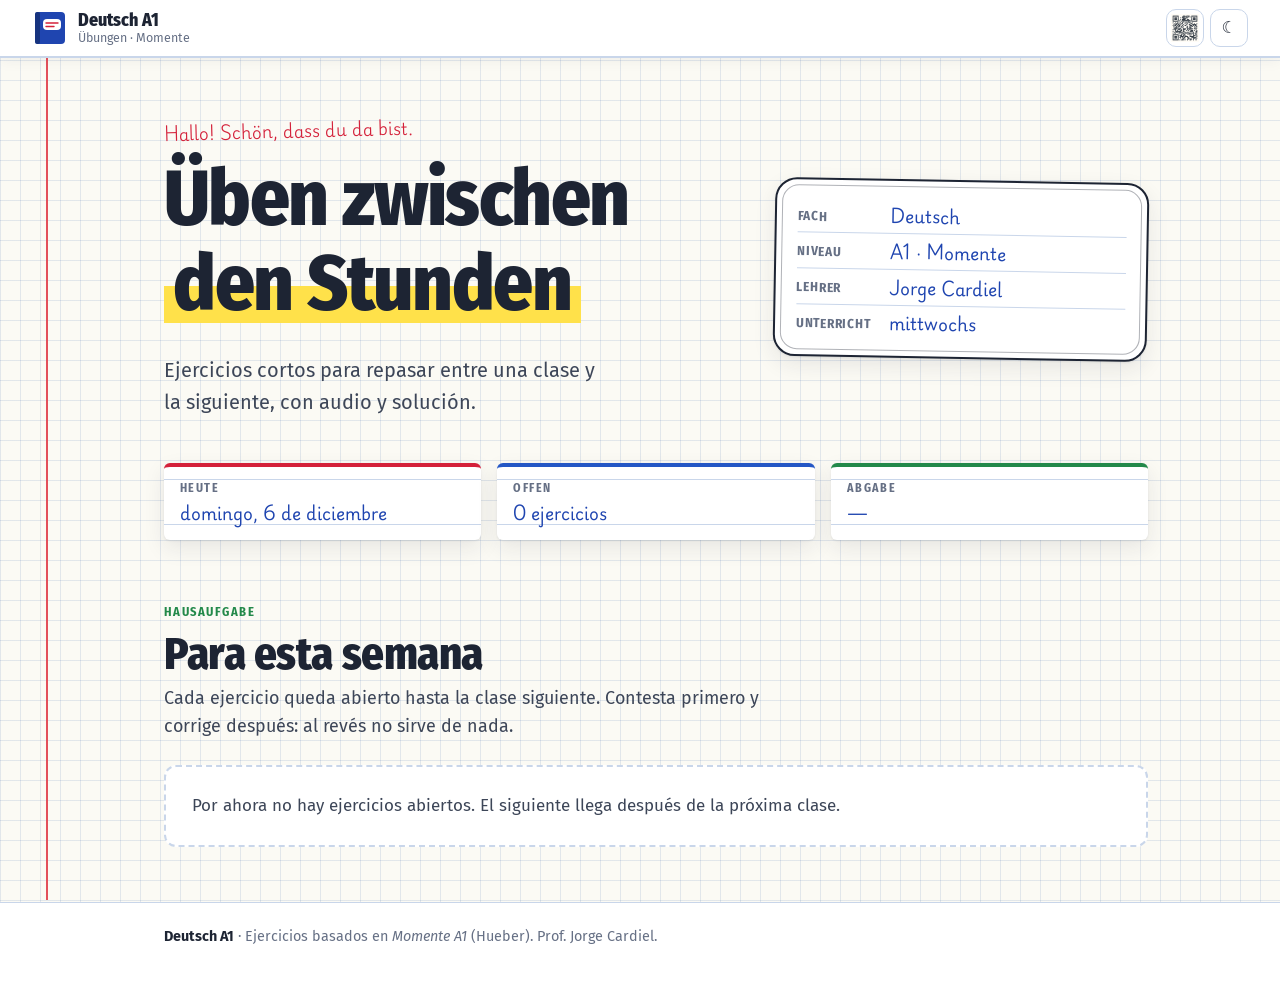
==== commit 997645c8: "Nombre del profesor: Jorge Cardiel Co-Authored-By: Claude Opus 5.5 <noreply@anthropic.com>" ====
--- a/index.html
+++ b/index.html
@@ -38,7 +38,7 @@
     <div class="etikett" aria-label="Datos del curso">
       <div class="etikett-row"><span>Fach</span><b>Deutsch</b></div>
       <div class="etikett-row"><span>Niveau</span><b>A1 · Momente</b></div>
-      <div class="etikett-row"><span>Lehrer</span><b>Jorge Cardiel Herrera</b></div>
+      <div class="etikett-row"><span>Lehrer</span><b>Jorge Cardiel</b></div>
       <div class="etikett-row"><span>Unterricht</span><b>mittwochs</b></div>
     </div>
   </div>
@@ -67,7 +67,7 @@
 
 <footer>
   <div class="wrap">
-    <p><strong>Deutsch A1</strong> · Ejercicios basados en <em>Momente A1</em> (Hueber). Prof. Jorge Cardiel Herrera.</p>
+    <p><strong>Deutsch A1</strong> · Ejercicios basados en <em>Momente A1</em> (Hueber). Prof. Jorge Cardiel.</p>
   </div>
 </footer>
 
